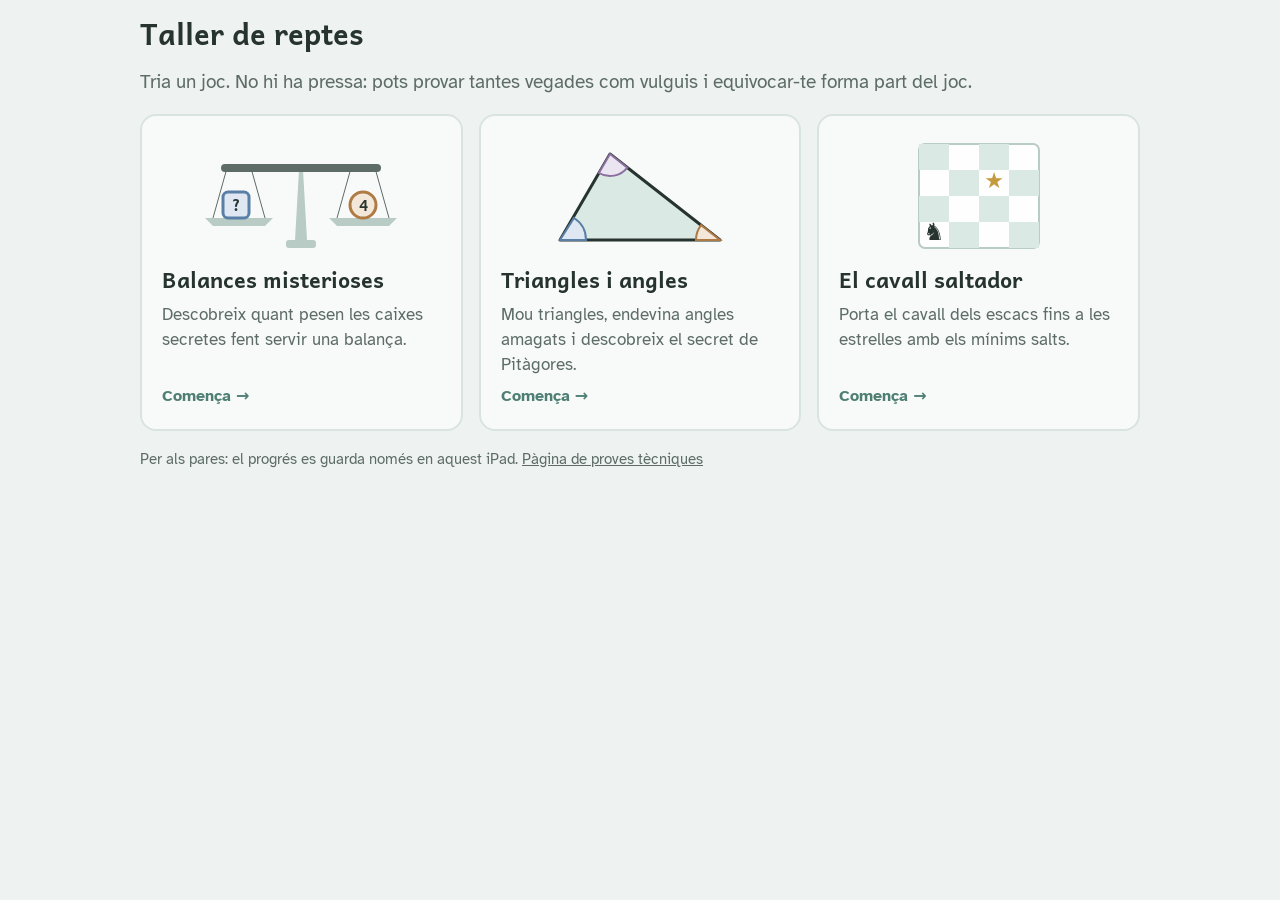
==== public/taller/index.html @ 7dedffaa "Taller de reptes: balances, triangles i cavall saltador (en català) Tres jocs per al nen a public/ta" ====
<!doctype html>
<html lang="ca">
<head>
<meta charset="utf-8">
<meta name="viewport" content="width=device-width,initial-scale=1,viewport-fit=cover">
<meta name="robots" content="noindex,nofollow">
<meta name="theme-color" content="#eef2f1">
<meta name="apple-mobile-web-app-capable" content="yes">
<meta name="mobile-web-app-capable" content="yes">
<title>Taller de reptes</title>
<link rel="manifest" href="../manifest.webmanifest">
<link rel="apple-touch-icon" href="../assets/icons/icon-180.png">
<link rel="icon" href="../assets/icons/icon-192.png">
<link rel="stylesheet" href="../assets/base.css">
<link rel="stylesheet" href="../assets/taller.css">
<style>
/* Portada del taller: tres jocs com a targetes grans amb un dibuix senzill. */
.games{display:grid;grid-template-columns:repeat(auto-fit,minmax(260px,1fr));gap:16px}
.game{display:flex;flex-direction:column;gap:8px;padding:20px;border-radius:var(--radius);background:var(--surface);
  border:2px solid var(--rule-soft);color:inherit;text-decoration:none;min-height:250px}
.game:hover{border-color:var(--accent)}
.game svg{width:100%;max-width:220px;height:auto;align-self:center}
.game .t{font-family:var(--font-display);font-size:1.35rem;font-weight:700}
.game .d{color:var(--muted);font-size:17px}
.game .p{margin-top:auto;color:var(--accent);font-weight:700;font-size:16px}
.parents{font-size:15px;color:var(--muted)}
.parents a{color:inherit}
</style>
</head>
<body>
<div class="wrap">
  <div class="top"><h1>Taller de reptes</h1></div>
  <p class="muted">Tria un joc. No hi ha pressa: pots provar tantes vegades com vulguis i equivocar-te forma part del joc.</p>

  <div class="games">
    <a class="game" href="balances">
      <svg viewBox="0 0 220 120" aria-hidden="true">
        <rect x="95" y="104" width="30" height="8" rx="3" fill="var(--rule)"/>
        <path d="M110 104 L104 104 L108 34 L112 34 L116 104Z" fill="var(--rule)"/>
        <rect x="30" y="28" width="160" height="8" rx="4" fill="var(--muted)"/>
        <path d="M14 82 L82 82 L74 90 L22 90Z" fill="var(--rule)"/><path d="M138 82 L206 82 L198 90 L146 90Z" fill="var(--rule)"/>
        <line x1="36" y1="32" x2="22" y2="82" stroke="var(--muted)"/><line x1="60" y1="32" x2="74" y2="82" stroke="var(--muted)"/>
        <line x1="160" y1="32" x2="146" y2="82" stroke="var(--muted)"/><line x1="184" y1="32" x2="198" y2="82" stroke="var(--muted)"/>
        <rect x="32" y="56" width="26" height="26" rx="5" fill="var(--sky-soft)" stroke="var(--sky)" stroke-width="3"/>
        <text x="45" y="75" text-anchor="middle" font-size="16" font-weight="700" font-family="Andika, sans-serif" fill="var(--fg)">?</text>
        <circle cx="172" cy="69" r="13" fill="var(--warm-soft)" stroke="var(--warm)" stroke-width="3"/>
        <text x="172" y="75" text-anchor="middle" font-size="15" font-weight="700" font-family="Andika, sans-serif" fill="var(--fg)">4</text>
      </svg>
      <span class="t">Balances misterioses</span>
      <span class="d">Descobreix quant pesen les caixes secretes fent servir una balança.</span>
      <span class="p" data-game="balances"></span>
    </a>

    <a class="game" href="triangles">
      <svg viewBox="0 0 220 120" aria-hidden="true">
        <polygon points="30,104 190,104 80,18" fill="var(--accent-soft)" stroke="var(--fg)" stroke-width="3" stroke-linejoin="round"/>
        <path d="M30 104 L56 104 A26 26 0 0 0 44 82Z" fill="var(--sky-soft)" stroke="var(--sky)" stroke-width="2"/>
        <path d="M190 104 L171.1 89.2 A24 24 0 0 0 166 104Z" fill="var(--warm-soft)" stroke="var(--warm)" stroke-width="2"/>
        <path d="M80 18 L68.9 37 A22 22 0 0 0 97.3 31.6Z" fill="var(--plum-soft)" stroke="var(--plum)" stroke-width="2"/>
      </svg>
      <span class="t">Triangles i angles</span>
      <span class="d">Mou triangles, endevina angles amagats i descobreix el secret de Pitàgores.</span>
      <span class="p" data-game="triangles"></span>
    </a>

    <a class="game" href="cavall">
      <svg viewBox="0 0 220 120" aria-hidden="true">
        <g transform="translate(50 8)">
          <rect width="120" height="104" rx="6" fill="var(--paper)" stroke="var(--rule)" stroke-width="2"/>
          <rect x="0" y="0" width="30" height="26" fill="var(--accent-soft)"/><rect x="60" y="0" width="30" height="26" fill="var(--accent-soft)"/>
          <rect x="30" y="26" width="30" height="26" fill="var(--accent-soft)"/><rect x="90" y="26" width="30" height="26" fill="var(--accent-soft)"/>
          <rect x="0" y="52" width="30" height="26" fill="var(--accent-soft)"/><rect x="60" y="52" width="30" height="26" fill="var(--accent-soft)"/>
          <rect x="30" y="78" width="30" height="26" fill="var(--accent-soft)"/><rect x="90" y="78" width="30" height="26" fill="var(--accent-soft)"/>
          <text x="15" y="96" text-anchor="middle" font-size="24" fill="var(--fg)">&#9822;&#xFE0E;</text>
          <text x="75" y="44" text-anchor="middle" font-size="22" fill="var(--sun)">★</text>
        </g>
      </svg>
      <span class="t">El cavall saltador</span>
      <span class="d">Porta el cavall dels escacs fins a les estrelles amb els mínims salts.</span>
      <span class="p" data-game="cavall"></span>
    </a>
  </div>

  <p class="parents">Per als pares: el progrés es guarda només en aquest iPad. <a href="../">Pàgina de proves tècniques</a></p>
</div>
<script src="../assets/taller.js"></script>
<script>
(function(){
  var p = {};
  try { p = JSON.parse(localStorage.getItem("taller-progres-v1") || "{}"); } catch(e){}
  document.querySelectorAll("[data-game]").forEach(function(el){
    var n = Object.keys(p[el.dataset.game] || {}).length;
    el.textContent = n ? n + (n === 1 ? " repte fet" : " reptes fets") : "Comença →";
  });
})();
</script>
</body>
</html>
---- public/assets/base.css ----
/* Ajudaescolar · base común
   Fuentes alojadas en la propia web (sin depender de otros dominios, que el modo infantil del iPad puede bloquear).
   Licencia de las fuentes: SIL Open Font License (ver assets/fonts/OFL-*.txt). */

@font-face{font-family:"Andika";font-style:normal;font-weight:400;font-display:swap;src:url("fonts/Andika-Regular.woff2") format("woff2")}
@font-face{font-family:"Andika";font-style:normal;font-weight:700;font-display:swap;src:url("fonts/Andika-Bold.woff2") format("woff2")}
@font-face{font-family:"Atkinson Hyperlegible";font-style:normal;font-weight:400;font-display:swap;src:url("fonts/AtkinsonHyperlegible-Regular.woff2") format("woff2")}
@font-face{font-family:"Atkinson Hyperlegible";font-style:normal;font-weight:700;font-display:swap;src:url("fonts/AtkinsonHyperlegible-Bold.woff2") format("woff2")}

html{
  -webkit-text-size-adjust:100%;
  text-size-adjust:100%;
  overscroll-behavior:none;          /* sin "rebote" de la página al llegar al final */
  -webkit-tap-highlight-color:transparent;
}
body{margin:0}

/* Enlace de vuelta al inicio: en modo "pantalla de inicio" no hay botón Atrás del navegador */
.volver{
  display:inline-flex;align-items:center;gap:8px;min-height:44px;padding:0 14px;border-radius:999px;
  text-decoration:none;color:inherit;border:1.5px solid currentColor;opacity:.75;font-size:15px;align-self:flex-start;
}
.volver:focus-visible{outline:3px solid currentColor;outline-offset:2px}
---- public/assets/taller.css ----
/* Ajudaescolar · estils comuns del taller (jocs per al nen, en català)
   Pensat per a PAS: colors suaus, sense parpelleigs, moviments lents i suaus,
   botons grans per al dit, cap so. Es carrega després de base.css. */

:root{
  color-scheme:light;
  --bg:#eef2f1; --surface:#f8faf9; --paper:#fdfefd; --fg:#26332f; --muted:#5d6c67;
  --rule:#b9cbc5; --rule-soft:#d9e4e0;
  --accent:#4f7f74; --accent-soft:#dbe9e5;
  --warm:#b07a45; --warm-soft:#f3e7d9;
  --sky:#5a7fa6; --sky-soft:#dfe8f2;
  --plum:#8a6f9e; --plum-soft:#ebe4f1;
  --sun:#c59a3c; --sun-soft:#f6eccf;
  --font-display:"Andika","Atkinson Hyperlegible",system-ui,sans-serif;
  --font-body:"Atkinson Hyperlegible",system-ui,-apple-system,sans-serif;
  --radius:16px;
  --slow:900ms;
}
@media (prefers-color-scheme: dark){:root:not([data-theme="light"]){
  --bg:#1a2120; --surface:#212a28; --paper:#26302e; --fg:#e1e9e6; --muted:#9fb0aa;
  --rule:#4a5d58; --rule-soft:#33413e; --accent:#8fbfb3; --accent-soft:#2c3d39;
  --warm:#d6a676; --warm-soft:#3b3026; --sky:#93b4d6; --sky-soft:#25313d;
  --plum:#bba3cc; --plum-soft:#332b3a; --sun:#dcbb6d; --sun-soft:#3a3324; color-scheme:dark}}
:root[data-theme="dark"]{
  --bg:#1a2120; --surface:#212a28; --paper:#26302e; --fg:#e1e9e6; --muted:#9fb0aa;
  --rule:#4a5d58; --rule-soft:#33413e; --accent:#8fbfb3; --accent-soft:#2c3d39;
  --warm:#d6a676; --warm-soft:#3b3026; --sky:#93b4d6; --sky-soft:#25313d;
  --plum:#bba3cc; --plum-soft:#332b3a; --sun:#dcbb6d; --sun-soft:#3a3324; color-scheme:dark}
@media (prefers-reduced-motion: reduce){:root{--slow:150ms}}

*{box-sizing:border-box}
body{background:var(--bg);color:var(--fg);font-family:var(--font-body);font-size:19px;line-height:1.45;
  padding-left:max(16px,env(safe-area-inset-left,0px));padding-right:max(16px,env(safe-area-inset-right,0px));
  padding-top:max(16px,env(safe-area-inset-top,0px));padding-bottom:max(40px,env(safe-area-inset-bottom,0px));
  -webkit-user-select:none;user-select:none;-webkit-touch-callout:none}
h1,h2,h3{font-family:var(--font-display);font-weight:700;margin:0;line-height:1.2;text-wrap:balance}
h1{font-size:1.8rem} h2{font-size:1.35rem} h3{font-size:1.15rem}
p{margin:0}
.wrap{max-width:1000px;margin:0 auto;display:flex;flex-direction:column;gap:18px}
.wrap .wrap{width:100%}
.muted{color:var(--muted)}

/* barra de dalt */
.top{display:flex;flex-wrap:wrap;align-items:center;gap:10px 16px}
.top h1{flex:1 1 auto;min-width:0}
.volver{opacity:.85}

/* botons */
button{font:inherit;color:inherit;cursor:pointer;touch-action:manipulation;-webkit-user-select:none;user-select:none}
.btn{min-height:52px;padding:0 20px;border-radius:999px;border:2px solid var(--rule);background:var(--paper);
  font-size:18px;font-weight:700;display:inline-flex;align-items:center;justify-content:center;gap:8px}
.btn:active{transform:translateY(1px)}
.btn.primary{background:var(--accent);border-color:var(--accent);color:var(--paper)}
.btn.soft{background:var(--accent-soft);border-color:var(--accent-soft)}
.btn[disabled]{opacity:.45;cursor:default}
button:focus-visible,a:focus-visible{outline:3px solid var(--accent);outline-offset:3px}
.row{display:flex;flex-wrap:wrap;gap:10px;align-items:center}

/* targetes de nivell */
.levels{display:grid;grid-template-columns:repeat(auto-fit,minmax(200px,1fr));gap:14px}
.level{display:flex;flex-direction:column;align-items:flex-start;gap:6px;padding:18px;border-radius:var(--radius);
  background:var(--surface);border:2px solid var(--rule-soft);text-align:left;min-height:130px}
.level .n{font-size:14px;color:var(--muted);letter-spacing:.04em;text-transform:uppercase;font-weight:700}
.level .t{font-family:var(--font-display);font-size:1.25rem;font-weight:700}
.level .d{color:var(--muted);font-size:16px}
.level .done{margin-top:auto;font-size:15px;color:var(--accent);font-weight:700}

/* progrés del nivell: punts */
.dots{display:flex;gap:8px;align-items:center}
.dots span{width:14px;height:14px;border-radius:50%;border:2px solid var(--rule);background:transparent}
.dots span.ok{background:var(--accent);border-color:var(--accent)}
.dots span.now{border-color:var(--accent)}

/* escenari i enunciat */
.stage{background:var(--surface);border:2px solid var(--rule-soft);border-radius:var(--radius);padding:16px;
  display:flex;flex-direction:column;gap:14px}
.ask{font-family:var(--font-display);font-size:1.3rem;font-weight:700}

/* missatge de resposta: sempre amable */
.msg{border-radius:14px;padding:12px 16px;background:var(--paper);border:2px solid var(--rule-soft);min-height:52px;
  display:flex;align-items:center;gap:10px}
.msg.good{background:var(--accent-soft);border-color:var(--accent)}
.msg.think{background:var(--warm-soft);border-color:var(--warm-soft)}
.msg:empty{display:none}

/* selector de nombre gran */
.stepper{display:inline-flex;align-items:center;gap:6px;background:var(--paper);border:2px solid var(--rule);border-radius:999px;padding:4px}
.stepper button{width:52px;height:52px;border-radius:50%;border:none;background:var(--accent-soft);font-size:26px;font-weight:700;line-height:1}
.stepper output{min-width:64px;text-align:center;font-family:var(--font-display);font-size:28px;font-weight:700;font-variant-numeric:tabular-nums}

[hidden]{display:none!important}
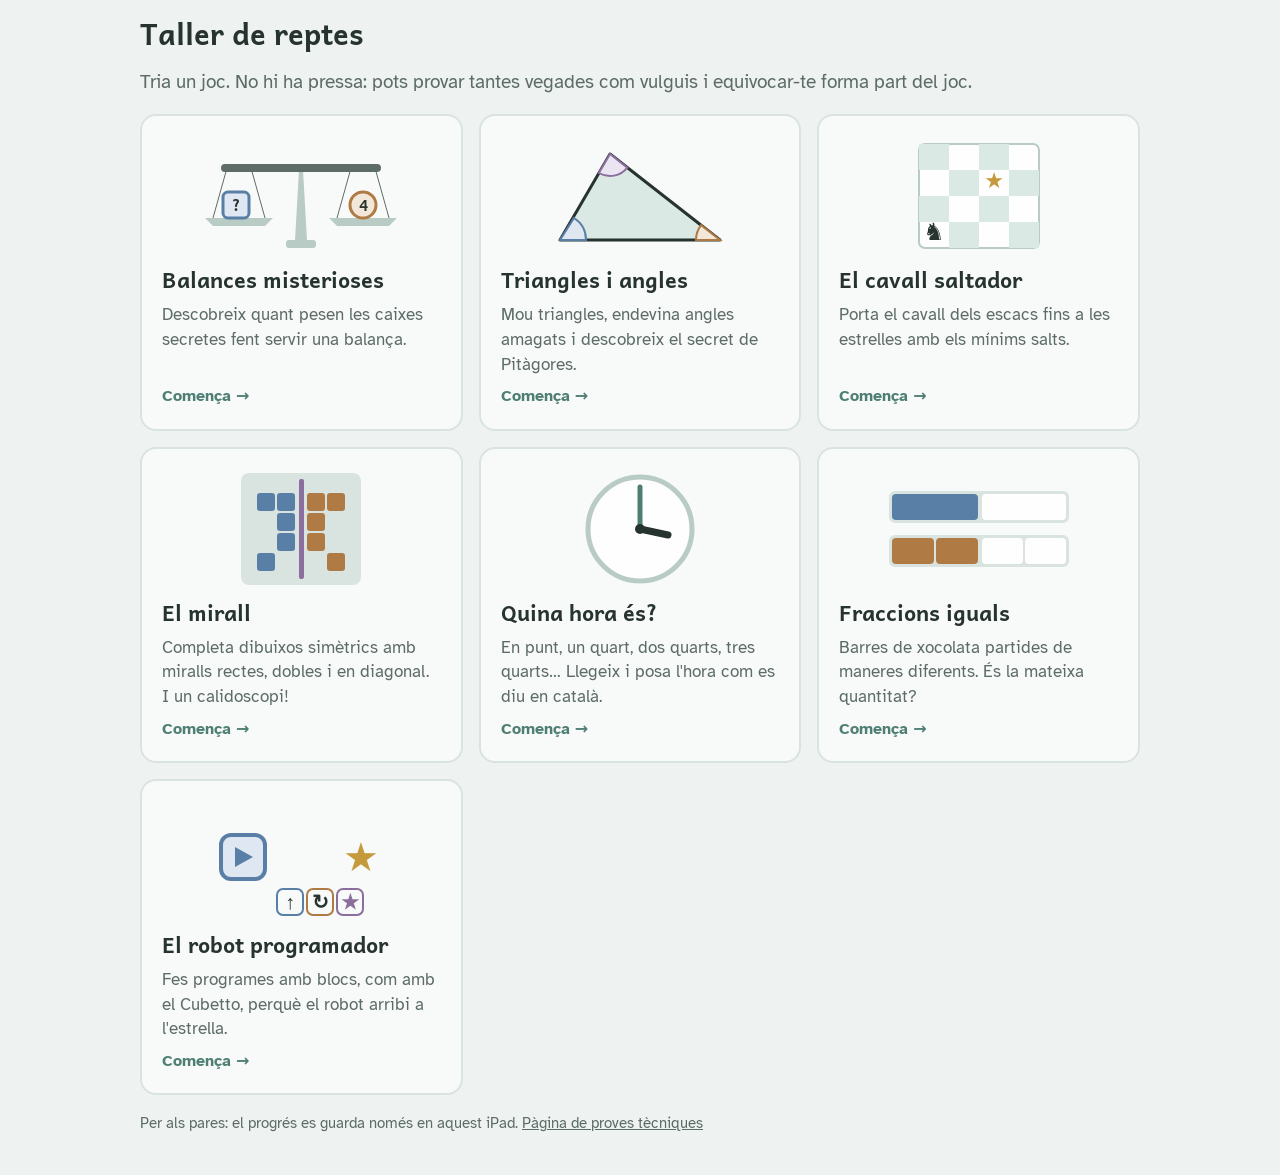
==== commit dc6ebff8: "Taller: quatre jocs nous (mirall, rellotge, fraccions, robot) El mirall (simetries), Quina hora és? " ====
--- a/public/taller/index.html
+++ b/public/taller/index.html
@@ -79,6 +79,61 @@
       <span class="d">Porta el cavall dels escacs fins a les estrelles amb els mínims salts.</span>
       <span class="p" data-game="cavall"></span>
     </a>
+
+    <a class="game" href="mirall">
+      <svg viewBox="0 0 220 120" aria-hidden="true">
+        <g transform="translate(50 4)">
+          <rect width="120" height="112" rx="8" fill="var(--rule-soft)"/>
+          <rect x="16" y="20" width="18" height="18" rx="3" fill="var(--sky)"/><rect x="36" y="20" width="18" height="18" rx="3" fill="var(--sky)"/>
+          <rect x="36" y="40" width="18" height="18" rx="3" fill="var(--sky)"/><rect x="36" y="60" width="18" height="18" rx="3" fill="var(--sky)"/><rect x="16" y="80" width="18" height="18" rx="3" fill="var(--sky)"/>
+          <rect x="86" y="20" width="18" height="18" rx="3" fill="var(--warm)"/><rect x="66" y="20" width="18" height="18" rx="3" fill="var(--warm)"/>
+          <rect x="66" y="40" width="18" height="18" rx="3" fill="var(--warm)"/><rect x="66" y="60" width="18" height="18" rx="3" fill="var(--warm)"/><rect x="86" y="80" width="18" height="18" rx="3" fill="var(--warm)"/>
+          <rect x="58" y="6" width="5" height="100" rx="2" fill="var(--plum)"/>
+        </g>
+      </svg>
+      <span class="t">El mirall</span>
+      <span class="d">Completa dibuixos simètrics amb miralls rectes, dobles i en diagonal. I un calidoscopi!</span>
+      <span class="p" data-game="mirall"></span>
+    </a>
+
+    <a class="game" href="rellotge">
+      <svg viewBox="0 0 220 120" aria-hidden="true">
+        <circle cx="110" cy="60" r="52" fill="var(--paper)" stroke="var(--rule)" stroke-width="5"/>
+        <line x1="110" y1="60" x2="110" y2="18" stroke="var(--accent)" stroke-width="5" stroke-linecap="round"/>
+        <line x1="110" y1="60" x2="138" y2="66" stroke="var(--fg)" stroke-width="7" stroke-linecap="round"/>
+        <circle cx="110" cy="60" r="5" fill="var(--fg)"/>
+      </svg>
+      <span class="t">Quina hora és?</span>
+      <span class="d">En punt, un quart, dos quarts, tres quarts… Llegeix i posa l'hora com es diu en català.</span>
+      <span class="p" data-game="rellotge"></span>
+    </a>
+
+    <a class="game" href="fraccions">
+      <svg viewBox="0 0 220 120" aria-hidden="true">
+        <rect x="20" y="22" width="180" height="32" rx="6" fill="var(--rule-soft)"/><rect x="23" y="25" width="86" height="26" rx="4" fill="var(--sky)"/><rect x="113" y="25" width="84" height="26" rx="4" fill="var(--paper)"/>
+        <rect x="20" y="66" width="180" height="32" rx="6" fill="var(--rule-soft)"/>
+        <rect x="23" y="69" width="42" height="26" rx="4" fill="var(--warm)"/><rect x="67" y="69" width="42" height="26" rx="4" fill="var(--warm)"/>
+        <rect x="113" y="69" width="41" height="26" rx="4" fill="var(--paper)"/><rect x="156" y="69" width="41" height="26" rx="4" fill="var(--paper)"/>
+      </svg>
+      <span class="t">Fraccions iguals</span>
+      <span class="d">Barres de xocolata partides de maneres diferents. És la mateixa quantitat?</span>
+      <span class="p" data-game="fraccions"></span>
+    </a>
+
+    <a class="game" href="robot">
+      <svg viewBox="0 0 220 120" aria-hidden="true">
+        <rect x="30" y="34" width="44" height="44" rx="10" fill="var(--sky-soft)" stroke="var(--sky)" stroke-width="4"/><path d="M44 46 L62 56 L44 66Z" fill="var(--sky)"/>
+        <text x="170" y="70" text-anchor="middle" font-size="40" fill="var(--sun)">★</text>
+        <g font-family="Andika, sans-serif" font-size="20" font-weight="700" fill="var(--fg)">
+          <rect x="86" y="88" width="26" height="26" rx="6" fill="var(--surface)" stroke="var(--sky)" stroke-width="2"/><text x="99" y="108" text-anchor="middle">↑</text>
+          <rect x="116" y="88" width="26" height="26" rx="6" fill="var(--surface)" stroke="var(--warm)" stroke-width="2"/><text x="129" y="108" text-anchor="middle">↻</text>
+          <rect x="146" y="88" width="26" height="26" rx="6" fill="var(--surface)" stroke="var(--plum)" stroke-width="2"/><text x="159" y="108" text-anchor="middle" fill="var(--plum)">★</text>
+        </g>
+      </svg>
+      <span class="t">El robot programador</span>
+      <span class="d">Fes programes amb blocs, com amb el Cubetto, perquè el robot arribi a l'estrella.</span>
+      <span class="p" data-game="robot"></span>
+    </a>
   </div>
 
   <p class="parents">Per als pares: el progrés es guarda només en aquest iPad. <a href="../">Pàgina de proves tècniques</a></p>
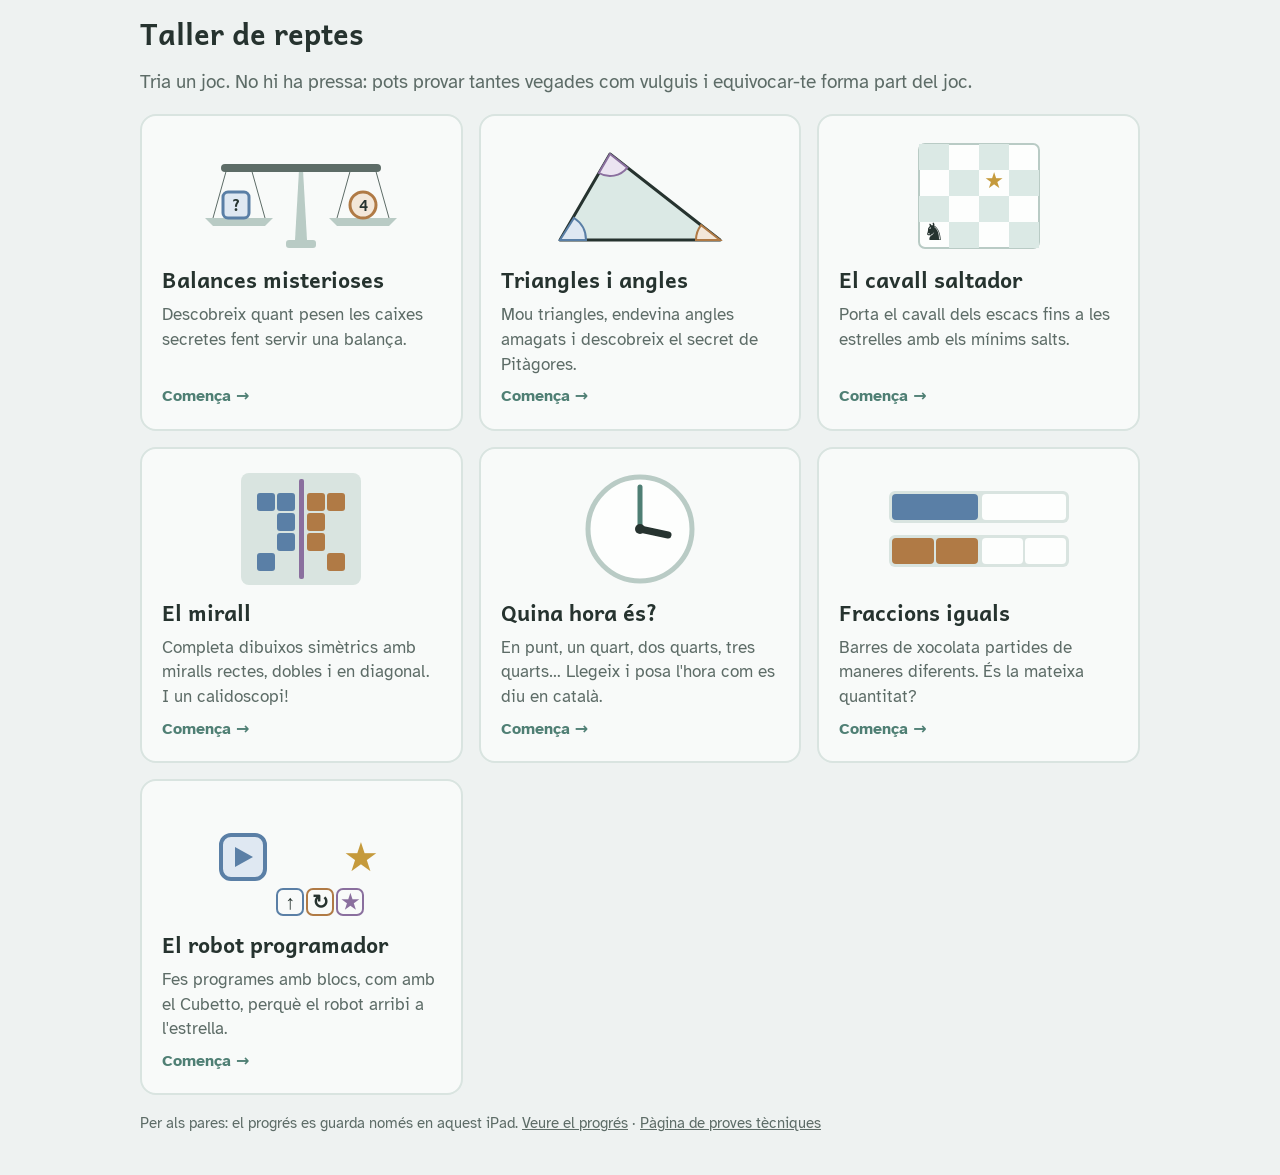
==== commit 04a0ed60: "Taller: pàgina de progrés per als pares i data de cada repte fet Co-Authored-By: Claude Opus 5.5 <no" ====
--- a/public/taller/index.html
+++ b/public/taller/index.html
@@ -8,7 +8,8 @@
 <meta name="apple-mobile-web-app-capable" content="yes">
 <meta name="mobile-web-app-capable" content="yes">
 <title>Taller de reptes</title>
-<link rel="manifest" href="../manifest.webmanifest">
+<link rel="manifest" href="manifest.webmanifest">
+<meta name="apple-mobile-web-app-title" content="Taller">
 <link rel="apple-touch-icon" href="../assets/icons/icon-180.png">
 <link rel="icon" href="../assets/icons/icon-192.png">
 <link rel="stylesheet" href="../assets/base.css">
@@ -136,7 +137,7 @@
     </a>
   </div>
 
-  <p class="parents">Per als pares: el progrés es guarda només en aquest iPad. <a href="../">Pàgina de proves tècniques</a></p>
+  <p class="parents">Per als pares: el progrés es guarda només en aquest iPad. <a href="progres">Veure el progrés</a> · <a href="../">Pàgina de proves tècniques</a></p>
 </div>
 <script src="../assets/taller.js"></script>
 <script>
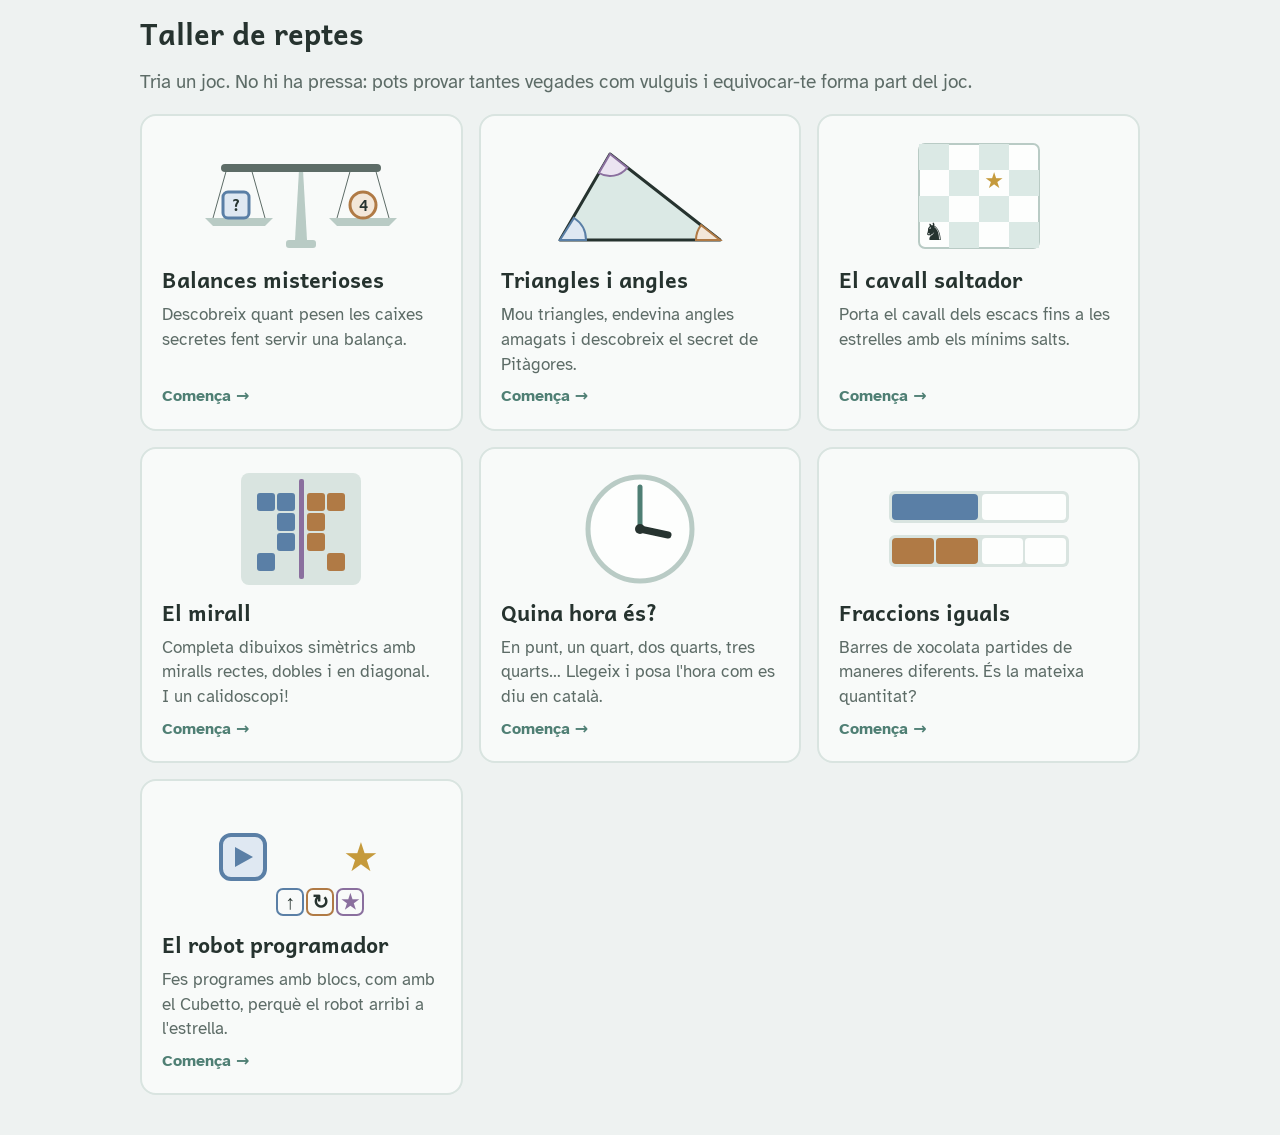
==== commit 49b14b1a: "Registre silenciós del taller i panell per als pares - src/worker.js: /api/event (afegir, sense clau" ====
--- a/public/taller/index.html
+++ b/public/taller/index.html
@@ -136,8 +136,6 @@
       <span class="p" data-game="robot"></span>
     </a>
   </div>
-
-  <p class="parents">Per als pares: el progrés es guarda només en aquest iPad. <a href="progres">Veure el progrés</a> · <a href="../">Pàgina de proves tècniques</a></p>
 </div>
 <script src="../assets/taller.js"></script>
 <script>
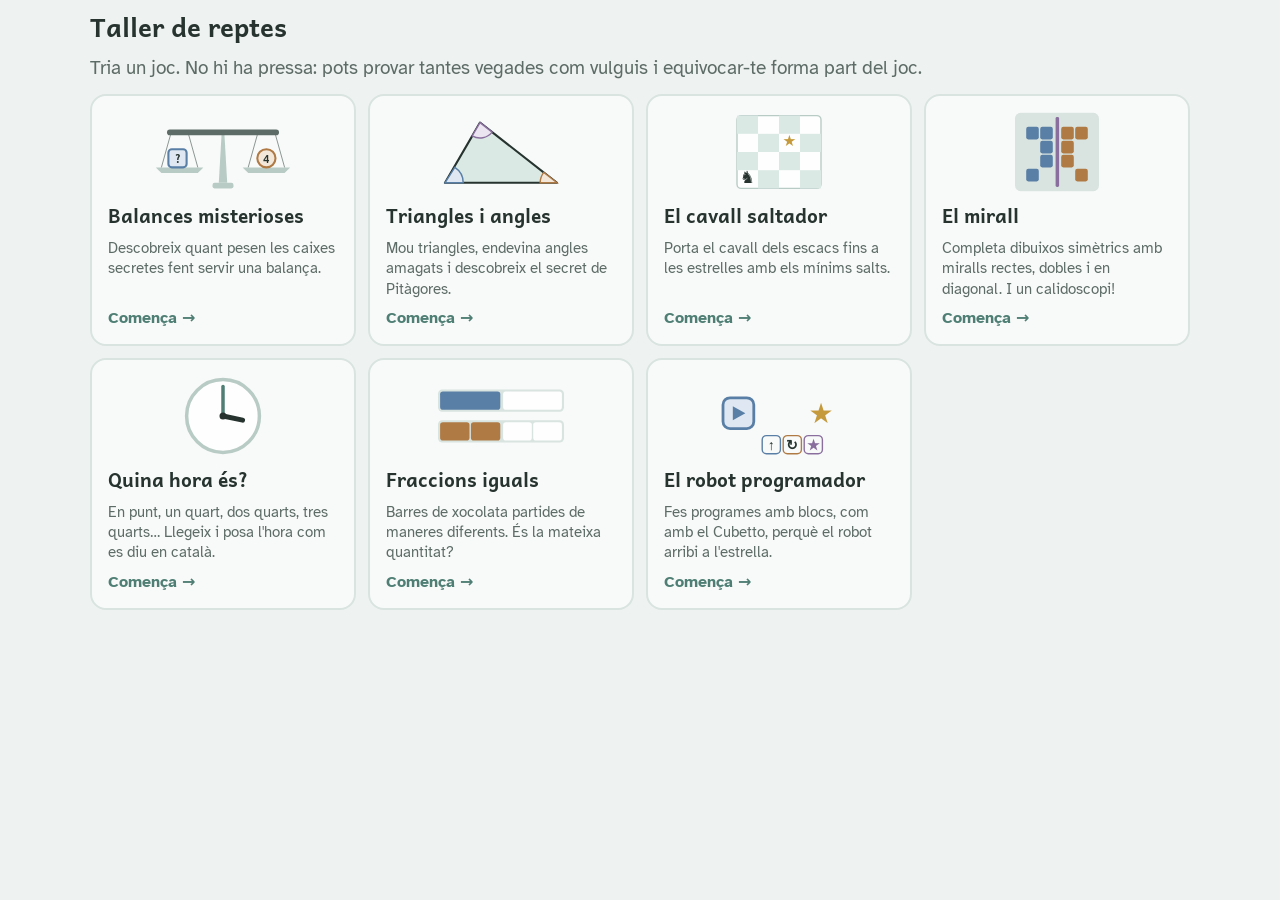
==== commit 2809c430: "Taller: totes les pantalles caben a l'iPad sense desplaçar (0.4.1) Co-Authored-By: Claude Opus 5.5 <" ====
--- a/public/taller/index.html
+++ b/public/taller/index.html
@@ -16,13 +16,13 @@
 <link rel="stylesheet" href="../assets/taller.css">
 <style>
 /* Portada del taller: tres jocs com a targetes grans amb un dibuix senzill. */
-.games{display:grid;grid-template-columns:repeat(auto-fit,minmax(260px,1fr));gap:16px}
-.game{display:flex;flex-direction:column;gap:8px;padding:20px;border-radius:var(--radius);background:var(--surface);
-  border:2px solid var(--rule-soft);color:inherit;text-decoration:none;min-height:250px}
+.games{display:grid;grid-template-columns:repeat(auto-fill,minmax(230px,1fr));gap:12px}
+.game{display:flex;flex-direction:column;gap:8px;padding:14px 16px;border-radius:var(--radius);background:var(--surface);
+  border:2px solid var(--rule-soft);color:inherit;text-decoration:none;min-height:0}
 .game:hover{border-color:var(--accent)}
-.game svg{width:100%;max-width:220px;height:auto;align-self:center}
-.game .t{font-family:var(--font-display);font-size:1.35rem;font-weight:700}
-.game .d{color:var(--muted);font-size:17px}
+.game svg{width:100%;max-width:170px;height:auto;max-height:84px;align-self:center}
+.game .t{font-family:var(--font-display);font-size:1.2rem;font-weight:700}
+.game .d{color:var(--muted);font-size:15px;line-height:1.35}
 .game .p{margin-top:auto;color:var(--accent);font-weight:700;font-size:16px}
 .parents{font-size:15px;color:var(--muted)}
 .parents a{color:inherit}
--- a/public/assets/taller.css
+++ b/public/assets/taller.css
@@ -31,13 +31,21 @@
 *{box-sizing:border-box}
 body{background:var(--bg);color:var(--fg);font-family:var(--font-body);font-size:19px;line-height:1.45;
   padding-left:max(16px,env(safe-area-inset-left,0px));padding-right:max(16px,env(safe-area-inset-right,0px));
-  padding-top:max(16px,env(safe-area-inset-top,0px));padding-bottom:max(40px,env(safe-area-inset-bottom,0px));
+  padding-top:max(12px,env(safe-area-inset-top,0px));padding-bottom:max(12px,env(safe-area-inset-bottom,0px));
   -webkit-user-select:none;user-select:none;-webkit-touch-callout:none}
 h1,h2,h3{font-family:var(--font-display);font-weight:700;margin:0;line-height:1.2;text-wrap:balance}
-h1{font-size:1.8rem} h2{font-size:1.35rem} h3{font-size:1.15rem}
+h1{font-size:1.6rem} h2{font-size:1.25rem} h3{font-size:1.15rem}
 p{margin:0}
-.wrap{max-width:1000px;margin:0 auto;display:flex;flex-direction:column;gap:18px}
+.wrap{max-width:1100px;margin:0 auto;display:flex;flex-direction:column;gap:12px}
 .wrap .wrap{width:100%}
+/* Pantalla de joc a l'alçada de l'iPad: el dibuix principal (.viz) s'encongeix perquè tot hi càpiga sense desplaçar */
+html{height:100%}
+body{min-height:100%;height:100%;display:flex;flex-direction:column}
+body>.wrap{flex:1 1 auto;min-height:0;width:100%}
+#playView:not([hidden]){flex:1 1 auto;min-height:0}
+#playView .stage{flex:1 1 auto;min-height:0}
+.viz{flex:1 1 auto;min-height:180px;display:flex;align-items:center;justify-content:center;min-width:0}
+.viz>svg{width:100%;height:100%;max-height:100%;display:block}
 .muted{color:var(--muted)}
 
 /* barra de dalt */
@@ -72,9 +80,9 @@
 .dots span.now{border-color:var(--accent)}
 
 /* escenari i enunciat */
-.stage{background:var(--surface);border:2px solid var(--rule-soft);border-radius:var(--radius);padding:16px;
-  display:flex;flex-direction:column;gap:14px}
-.ask{font-family:var(--font-display);font-size:1.3rem;font-weight:700}
+.stage{background:var(--surface);border:2px solid var(--rule-soft);border-radius:var(--radius);padding:12px 14px;
+  display:flex;flex-direction:column;gap:10px}
+.ask{font-family:var(--font-display);font-size:1.2rem;font-weight:700}
 
 /* missatge de resposta: sempre amable */
 .msg{border-radius:14px;padding:12px 16px;background:var(--paper);border:2px solid var(--rule-soft);min-height:52px;
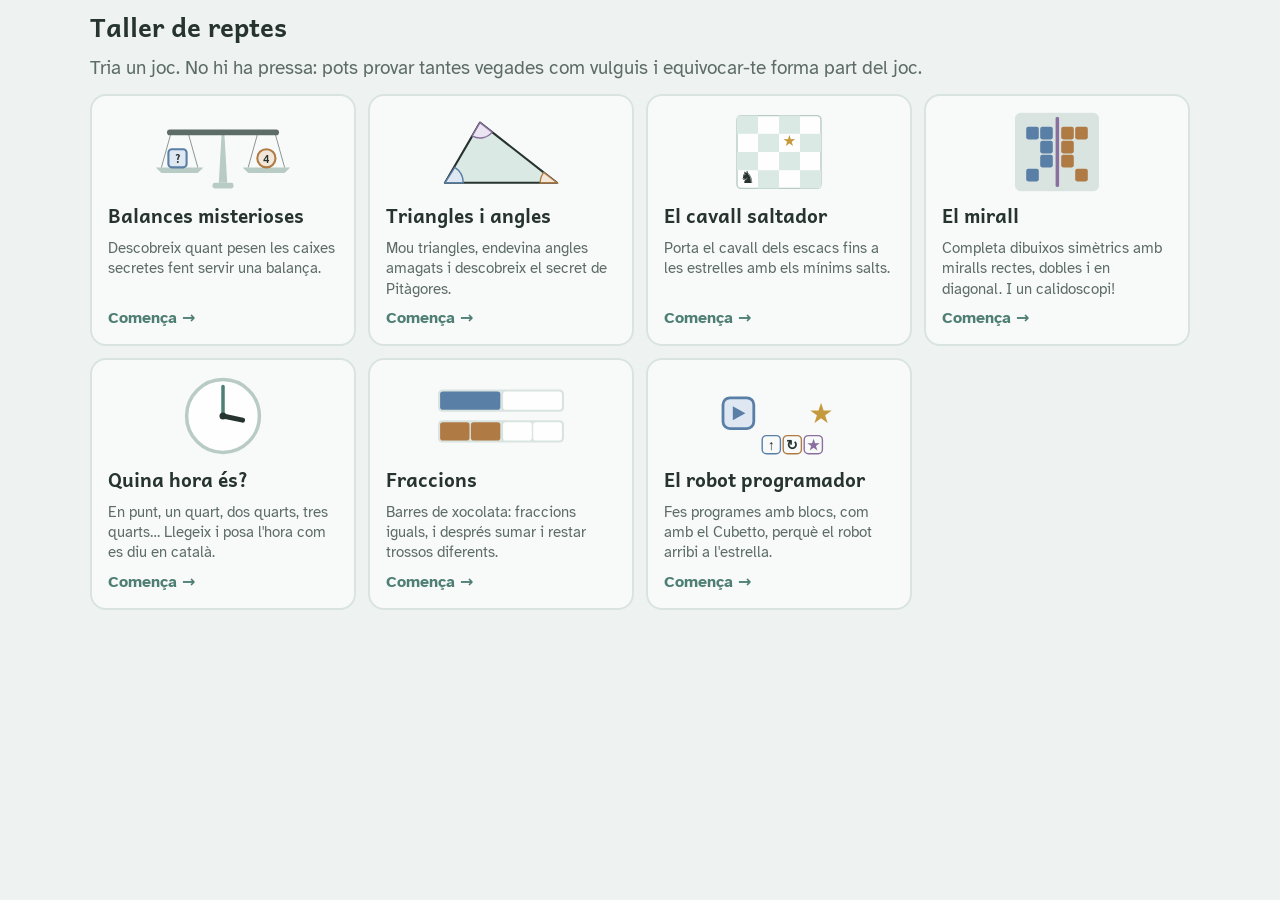
==== commit d3e14af8: "Taller: fraccions amb 5 nivells nous de sumar i restar amb barres (0.5.0) Co-Authored-By: Claude Opu" ====
--- a/public/taller/index.html
+++ b/public/taller/index.html
@@ -116,8 +116,8 @@
         <rect x="23" y="69" width="42" height="26" rx="4" fill="var(--warm)"/><rect x="67" y="69" width="42" height="26" rx="4" fill="var(--warm)"/>
         <rect x="113" y="69" width="41" height="26" rx="4" fill="var(--paper)"/><rect x="156" y="69" width="41" height="26" rx="4" fill="var(--paper)"/>
       </svg>
-      <span class="t">Fraccions iguals</span>
-      <span class="d">Barres de xocolata partides de maneres diferents. És la mateixa quantitat?</span>
+      <span class="t">Fraccions</span>
+      <span class="d">Barres de xocolata: fraccions iguals, i després sumar i restar trossos diferents.</span>
       <span class="p" data-game="fraccions"></span>
     </a>
 
